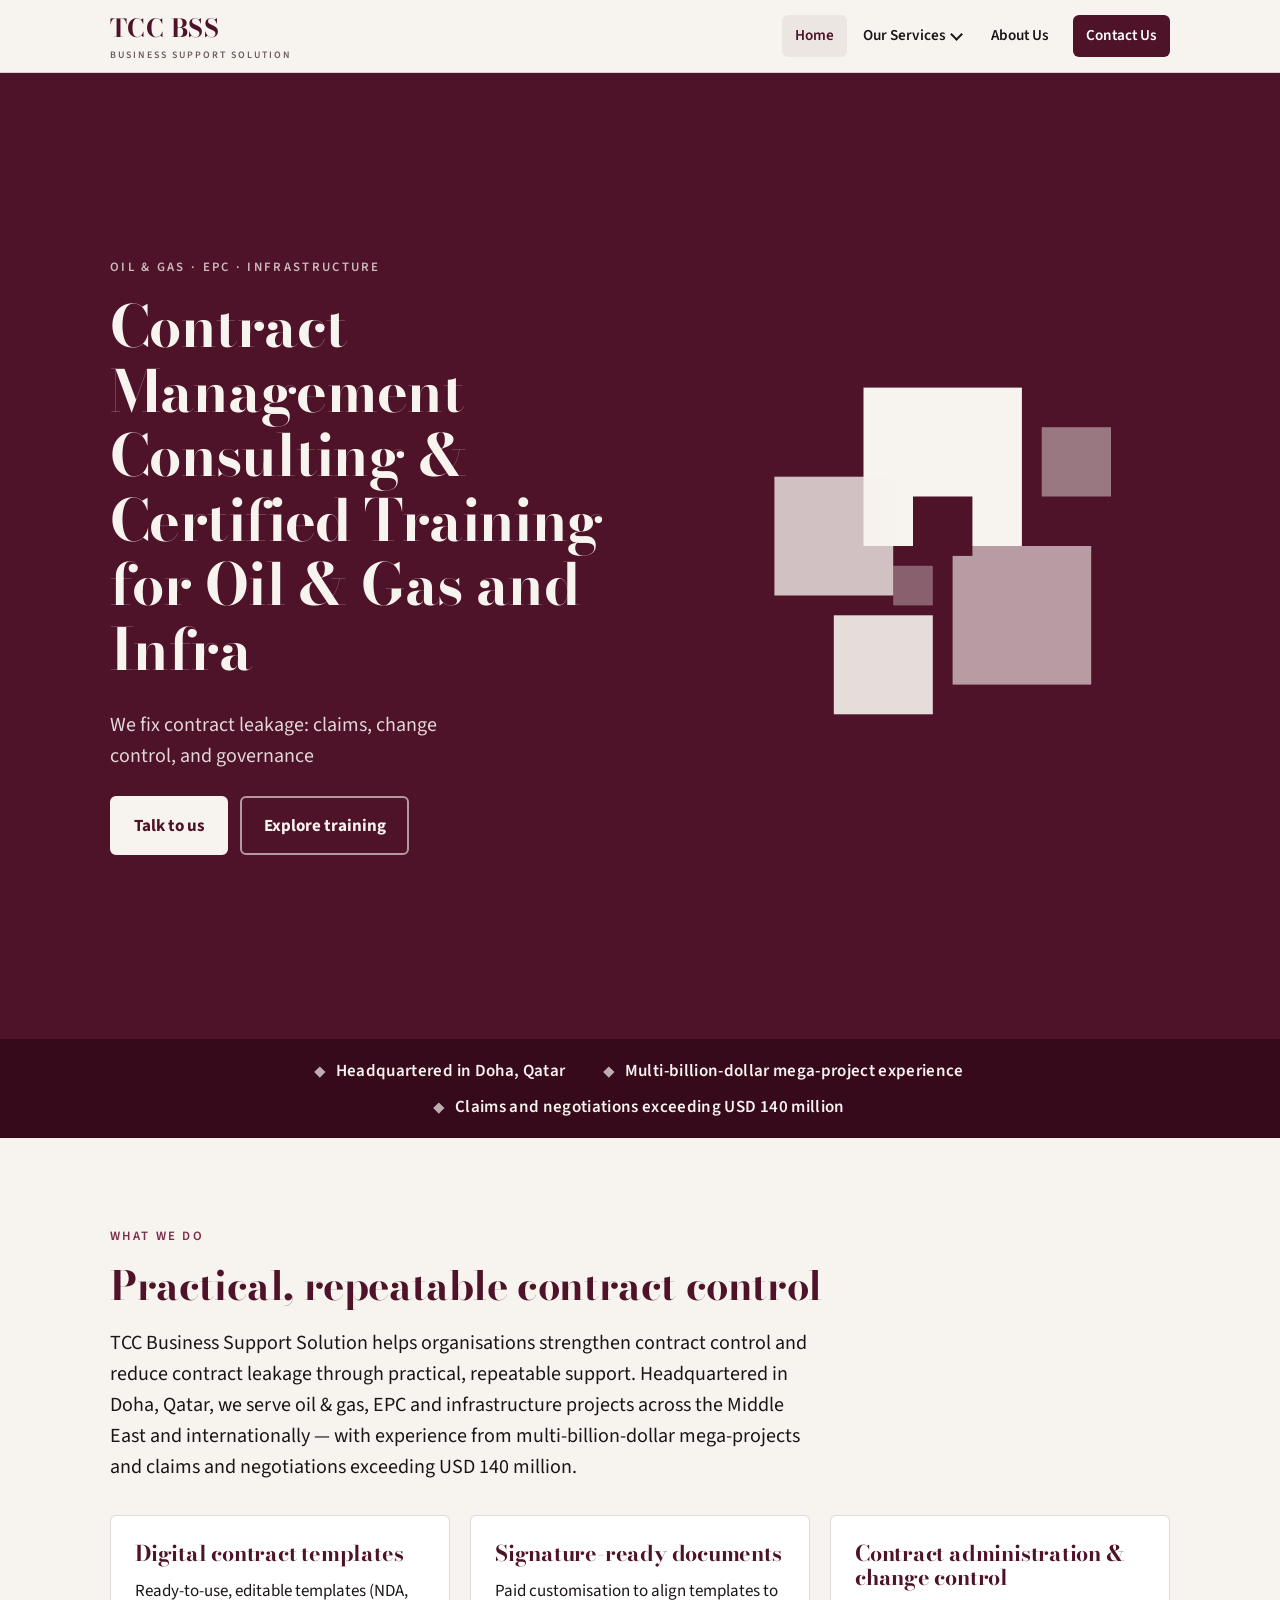
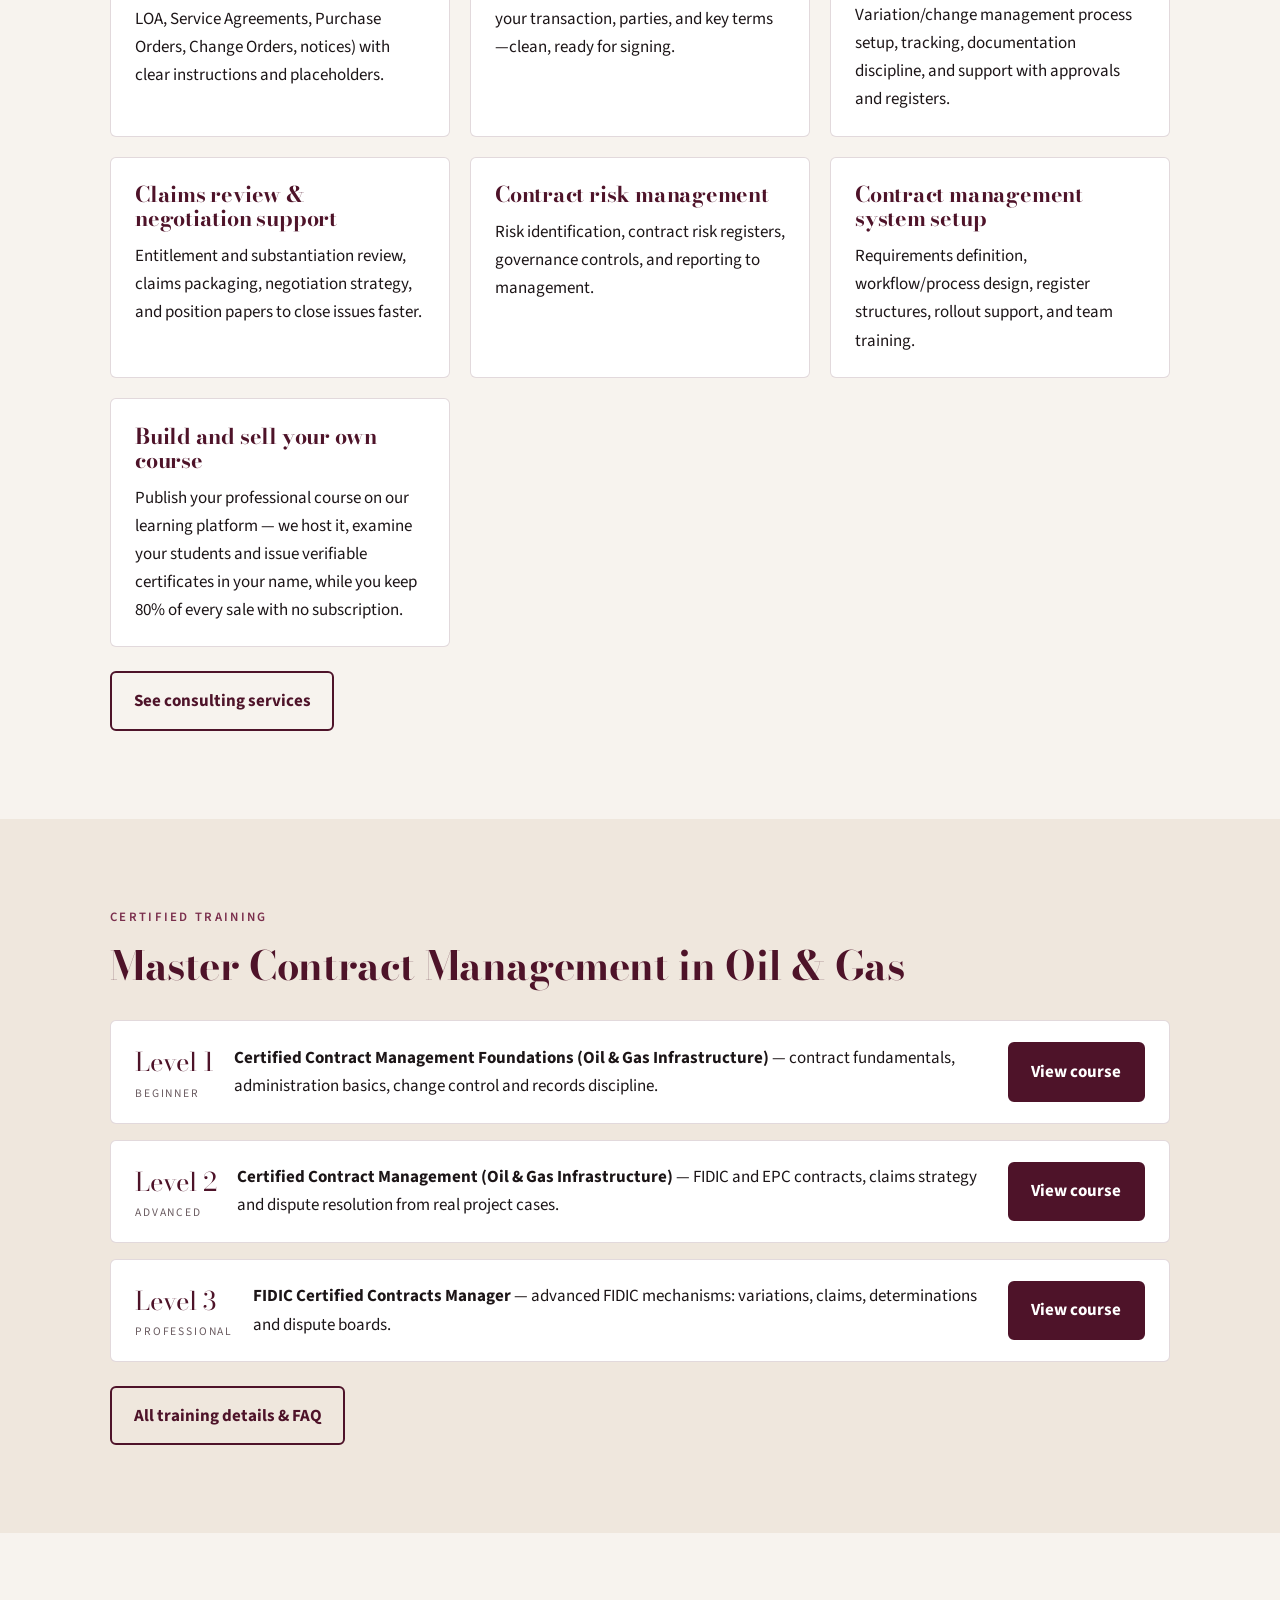
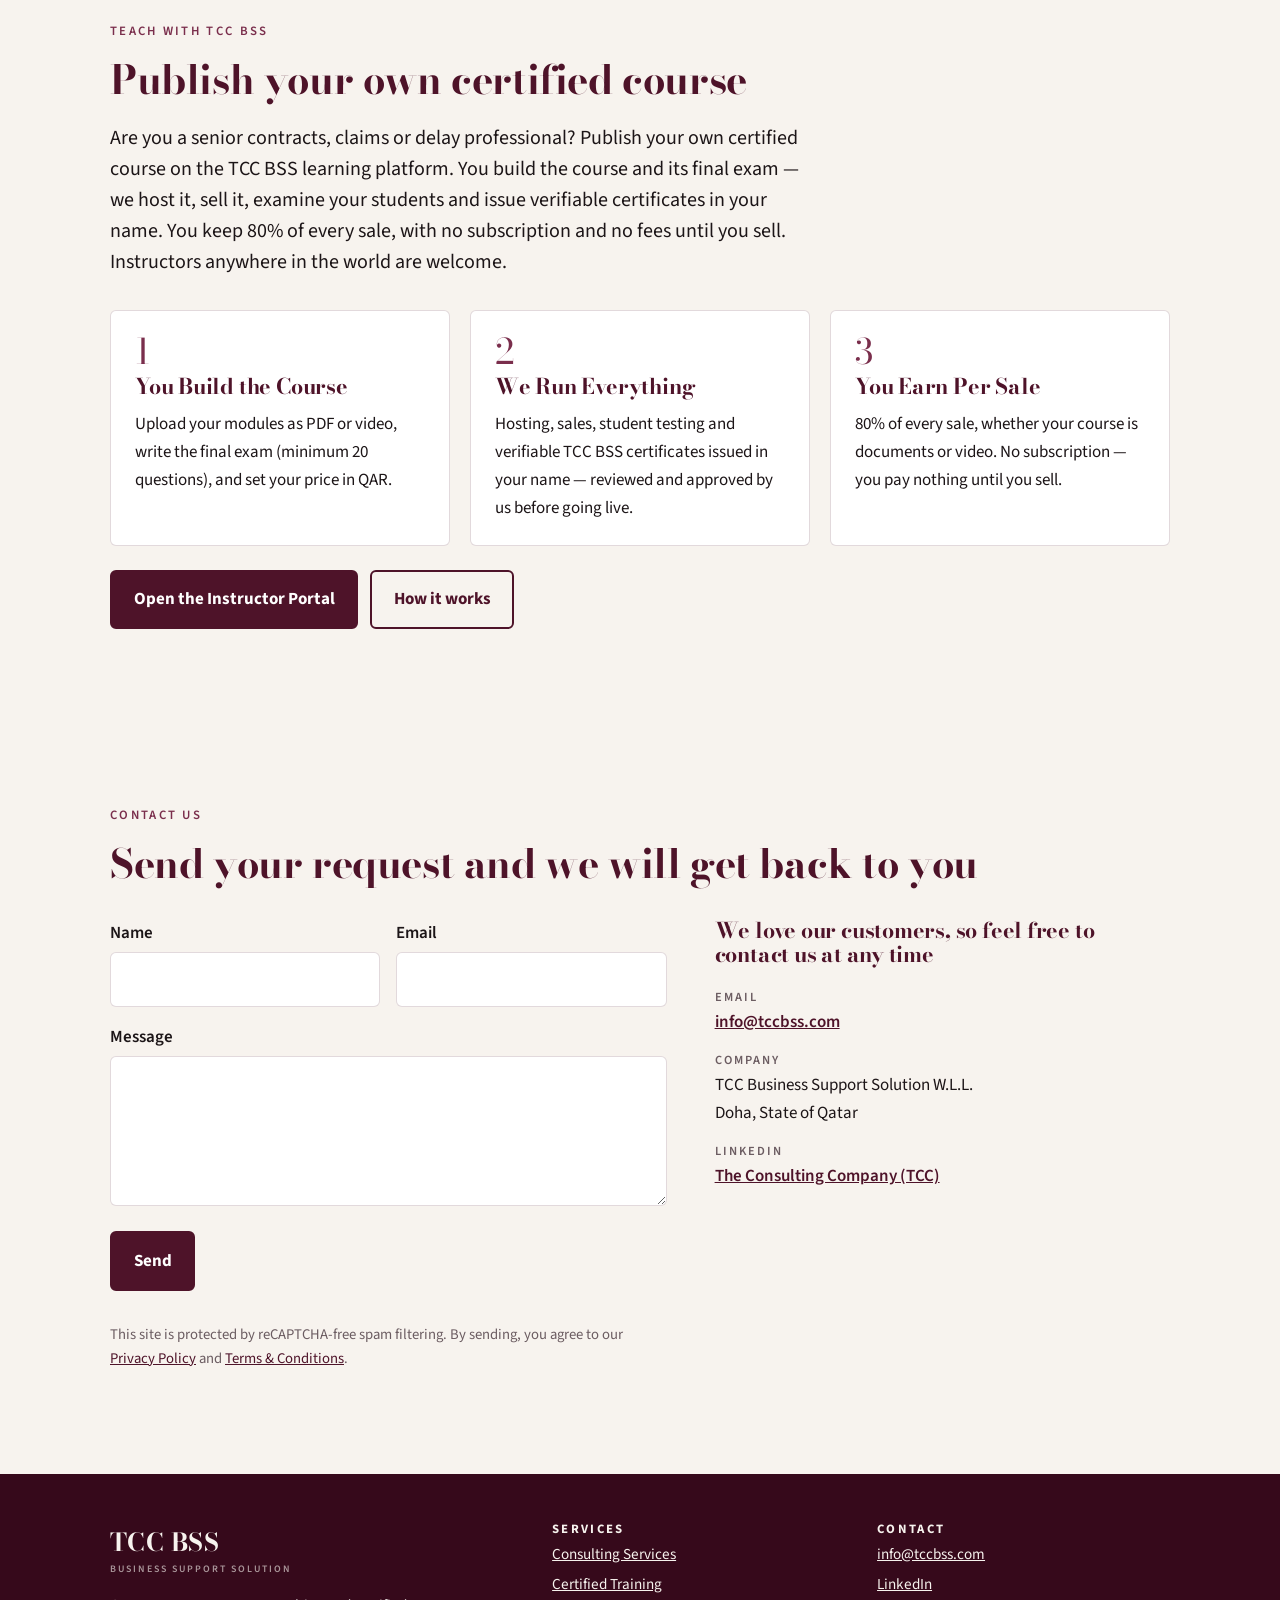
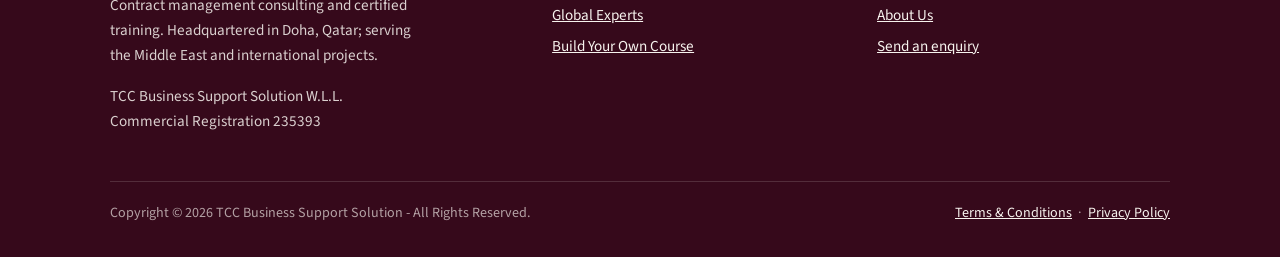
==== index.html @ 92c19c92 "tccbss.com static site: initial build" ====
<!DOCTYPE html>
<html lang="en">
<head>
<meta charset="utf-8">
<meta name="viewport" content="width=device-width, initial-scale=1">
<title>Contract Management Consulting &amp; Training | TCC Business Support Solution</title>
<meta name="description" content="Doha-based contract management consulting and training for oil &amp; gas, EPC and infrastructure. We fix contract leakage: claims, change control, governance.">
<link rel="canonical" href="https://tccbss.com/">
<meta property="og:type" content="website"><meta property="og:site_name" content="TCC Business Support Solution">
<meta property="og:title" content="Contract Management Consulting &amp; Training | TCC Business Support Solution"><meta property="og:description" content="Doha-based contract management consulting and training for oil &amp; gas, EPC and infrastructure. We fix contract leakage: claims, change control, governance."><meta property="og:url" content="https://tccbss.com/">
<meta name="twitter:card" content="summary">
<link rel="icon" href="/assets/favicon.svg" type="image/svg+xml">
<link rel="preconnect" href="https://fonts.googleapis.com"><link rel="preconnect" href="https://fonts.gstatic.com" crossorigin>
<link href="https://fonts.googleapis.com/css2?family=Bodoni+Moda:wght@700&family=Source+Sans+3:ital,wght@0,400;0,600;0,700;1,400&display=swap" rel="stylesheet">
<link rel="stylesheet" href="/assets/style.css">
<script type="application/ld+json">{"@context": "https://schema.org", "@graph": [{"@type": "ProfessionalService", "@id": "https://tccbss.com/#organization", "name": "TCC Business Support Solution", "alternateName": "TCC BSS", "legalName": "TCC Business Support Solution W.L.L.", "url": "https://tccbss.com/", "email": "info@tccbss.com", "logo": "https://tccbss.com/assets/favicon.svg", "description": "Doha-based contract management consulting and certified training for oil & gas, EPC and infrastructure. We fix contract leakage: claims, change control, and governance.", "address": {"@type": "PostalAddress", "addressLocality": "Doha", "addressCountry": "QA"}, "areaServed": ["Qatar", "Middle East", "GCC", "North Africa", "South Asia", "International"], "identifier": {"@type": "PropertyValue", "propertyID": "Commercial Registration", "value": "235393"}, "sameAs": ["https://www.linkedin.com/company/the-consulting-company-tcc"], "knowsAbout": ["Contract management", "Claims management", "Change control", "FIDIC contracts", "Contract risk management", "EPC contracts"]}, {"@type": "WebSite", "url": "https://tccbss.com/", "name": "TCC Business Support Solution", "publisher": {"@id": "https://tccbss.com/#organization"}}]}</script>
</head>
<body>
<a class="skip" href="#main">Skip to content</a>
<header class="site-header"><div class="wrap">
  <a class="brand" href="/">TCC BSS<small>Business Support Solution</small></a>
  <button class="menu-btn" aria-expanded="false" aria-controls="nav">Menu <span class="chev"></span></button>
  <ul class="nav" id="nav">
    <li><a href="/" aria-current="page">Home</a></li>
    <li class="has-sub"><button aria-expanded="false" aria-haspopup="true">Our Services <span class="chev"></span></button>
      <ul class="sub">
        <li><a href="/consulting-services">Consulting Services</a></li>
        <li><a href="/certified-training">Certified Training</a></li>
        <li><a href="/global-experts">Global Experts</a></li>
        <li><a href="/build-your-own-course">Build Your Own Course</a></li>
      </ul></li>
    <li><a href="/about-us">About Us</a></li>
    <li><a class="cta" href="/#contact">Contact Us</a></li>
  </ul>
</div></header>
<main id="main">
<section class="hero"><div class="wrap"><div>
  <p class="kicker">Oil &amp; Gas · EPC · Infrastructure</p><h1>Contract Management Consulting &amp; Certified Training for Oil &amp; Gas and Infra</h1><p class="lead">We fix contract leakage: claims, change control, and governance</p>
  <div class="actions"><a class="btn" href="#contact">Talk to us</a><a class="btn ghost" href="/certified-training">Explore training</a></div></div><svg class="motif" viewBox="0 0 460 420" role="img" aria-label="Abstract composition of blocks fitting together, representing contract pieces under control">
<rect x="150" y="40" width="160" height="160" fill="#F7F3EE"/><rect x="60" y="130" width="120" height="120" fill="#F7F3EE" opacity=".78"/>
<rect x="240" y="200" width="140" height="140" fill="#F7F3EE" opacity=".62"/><rect x="120" y="270" width="100" height="100" fill="#F7F3EE" opacity=".9"/>
<rect x="330" y="80" width="70" height="70" fill="#F7F3EE" opacity=".45"/><rect x="200" y="150" width="60" height="60" fill="#4E1329"/>
<rect x="180" y="220" width="40" height="40" fill="#F7F3EE" opacity=".35"/></svg></div></section>
<div class="band"><div class="wrap"><ul><li>Headquartered in Doha, Qatar</li><li>Multi-billion-dollar mega-project experience</li><li>Claims and negotiations exceeding USD 140 million</li></ul></div></div>
<section><div class="wrap"><p class="kicker">What we do</p><h2>Practical, repeatable contract control</h2>
<p class="intro lead">TCC Business Support Solution helps organisations strengthen contract control and reduce contract leakage through practical, repeatable support. Headquartered in Doha, Qatar, we serve oil &amp; gas, EPC and infrastructure projects across the Middle East and internationally — with experience from multi-billion-dollar mega-projects and claims and negotiations exceeding USD 140 million.</p>
<div class="grid"><article class="card"><h3>Digital contract templates</h3><p>Ready-to-use, editable templates (NDA, LOA, Service Agreements, Purchase Orders, Change Orders, notices) with clear instructions and placeholders.</p></article><article class="card"><h3>Signature-ready documents</h3><p>Paid customisation to align templates to your transaction, parties, and key terms—clean, ready for signing.</p></article><article class="card"><h3>Contract administration &amp; change control</h3><p>Variation/change management process setup, tracking, documentation discipline, and support with approvals and registers.</p></article><article class="card"><h3>Claims review &amp; negotiation support</h3><p>Entitlement and substantiation review, claims packaging, negotiation strategy, and position papers to close issues faster.</p></article><article class="card"><h3>Contract risk management</h3><p>Risk identification, contract risk registers, governance controls, and reporting to management.</p></article><article class="card"><h3>Contract management system setup</h3><p>Requirements definition, workflow/process design, register structures, rollout support, and team training.</p></article><article class="card"><h3>Build and sell your own course</h3><p>Publish your professional course on our learning platform — we host it, examine your students and issue verifiable certificates in your name, while you keep 80% of every sale with no subscription.</p></article></div><div class="actions"><a class="btn ghost" href="/consulting-services">See consulting services</a></div></div></section>
<section class="alt"><div class="wrap"><p class="kicker">Certified Training</p><h2>Master Contract Management in Oil &amp; Gas</h2>
<div class="levels">
<div class="level"><div class="tag">Level 1<small>Beginner</small></div><p><strong>Certified Contract Management Foundations (Oil &amp; Gas Infrastructure)</strong> — contract fundamentals, administration basics, change control and records discipline.</p><a class="btn" href="https://nas.io/evgeniyas-business-1/courses/level-1-beginners-certified-contract-management-fo-1" rel="noopener" target="_blank">View course</a></div>
<div class="level"><div class="tag">Level 2<small>Advanced</small></div><p><strong>Certified Contract Management (Oil &amp; Gas Infrastructure)</strong> — FIDIC and EPC contracts, claims strategy and dispute resolution from real project cases.</p><a class="btn" href="https://nas.io/evgeniyas-business-1/courses/level-2-advanced-certified-contract-management-oil" rel="noopener" target="_blank">View course</a></div>
<div class="level"><div class="tag">Level 3<small>Professional</small></div><p><strong>FIDIC Certified Contracts Manager</strong> — advanced FIDIC mechanisms: variations, claims, determinations and dispute boards.</p><a class="btn" href="https://nas.io/evgeniyas-business-1/courses/fccm-exam-preparation-course" rel="noopener" target="_blank">View course</a></div>
</div><div class="actions"><a class="btn ghost" href="/certified-training">All training details &amp; FAQ</a></div></div></section>
<section><div class="wrap"><p class="kicker">Teach with TCC BSS</p><h2>Publish your own certified course</h2>
<p class="intro lead">Are you a senior contracts, claims or delay professional? Publish your own certified course on the TCC BSS learning platform. You build the course and its final exam — we host it, sell it, examine your students and issue verifiable certificates in your name. You keep 80% of every sale, with no subscription and no fees until you sell. Instructors anywhere in the world are welcome.</p>
<div class="steps">
<article class="card"><div class="num">1</div><h3>You Build the Course</h3><p>Upload your modules as PDF or video, write the final exam (minimum 20 questions), and set your price in QAR.</p></article>
<article class="card"><div class="num">2</div><h3>We Run Everything</h3><p>Hosting, sales, student testing and verifiable TCC BSS certificates issued in your name — reviewed and approved by us before going live.</p></article>
<article class="card"><div class="num">3</div><h3>You Earn Per Sale</h3><p>80% of every sale, whether your course is documents or video. No subscription — you pay nothing until you sell.</p></article>
</div><div class="actions"><a class="btn" href="https://tccbss-learn.azurewebsites.net/teach" rel="noopener" target="_blank">Open the Instructor Portal</a><a class="btn ghost" href="/build-your-own-course">How it works</a></div></div></section>
<section id="contact"><div class="wrap"><p class="kicker">Contact Us</p><h2>Send your request and we will get back to you</h2>
<div class="contact">
<form class="f" data-endpoint="" method="POST" action="mailto:info@tccbss.com" novalidate>
  <div class="row"><div><label for="name">Name</label><input id="name" name="name" type="text" autocomplete="name" required></div>
  <div><label for="email">Email</label><input id="email" name="email" type="email" autocomplete="email" required></div></div>
  <div><label for="message">Message</label><textarea id="message" name="message" required></textarea></div>
  <p class="hp" aria-hidden="true"><label>Leave this field empty <input type="text" name="_gotcha" tabindex="-1" autocomplete="off"></label></p>
  <div><button class="btn" type="submit">Send</button></div>
  <p class="status" role="status" aria-live="polite"></p>
  <p class="note">This site is protected by reCAPTCHA-free spam filtering. By sending, you agree to our <a href="/privacy-policy">Privacy Policy</a> and <a href="/terms-%26-conditions">Terms &amp; Conditions</a>.</p>
</form>
<div class="info"><h3>We love our customers, so feel free to contact us at any time</h3>
  <dl><dt>Email</dt><dd><a href="mailto:info@tccbss.com">info@tccbss.com</a></dd><dt>Company</dt><dd>TCC Business Support Solution W.L.L.<br>Doha, State of Qatar</dd>
  <dt>LinkedIn</dt><dd><a href="https://www.linkedin.com/company/the-consulting-company-tcc" rel="noopener" target="_blank">The Consulting Company (TCC)</a></dd></dl></div>
</div></div></section>
</main>
<footer class="site-footer"><div class="wrap">
  <div class="cols">
    <div><a class="brand" href="/">TCC BSS<small>Business Support Solution</small></a>
      <p style="margin-top:1rem;max-width:40ch">Contract management consulting and certified training. Headquartered in Doha, Qatar; serving the Middle East and international projects.</p>
      <p>TCC Business Support Solution W.L.L.<br>Commercial Registration 235393</p></div>
    <div><h4>Services</h4><ul>
      <li><a href="/consulting-services">Consulting Services</a></li><li><a href="/certified-training">Certified Training</a></li>
      <li><a href="/global-experts">Global Experts</a></li><li><a href="/build-your-own-course">Build Your Own Course</a></li></ul></div>
    <div><h4>Contact</h4><ul>
      <li><a href="mailto:info@tccbss.com">info@tccbss.com</a></li><li><a href="https://www.linkedin.com/company/the-consulting-company-tcc" rel="noopener" target="_blank">LinkedIn</a></li>
      <li><a href="/about-us">About Us</a></li><li><a href="/#contact">Send an enquiry</a></li></ul></div>
  </div>
  <div class="legal"><span>Copyright © 2026 TCC Business Support Solution - All Rights Reserved.</span>
    <span><a href="/terms-%26-conditions">Terms &amp; Conditions</a> &nbsp;·&nbsp; <a href="/privacy-policy">Privacy Policy</a></span></div>
</div></footer>
<script src="/assets/site.js" defer></script>
</body>
</html>
---- assets/style.css ----
/* TCC BSS — brand: Qatar maroon, off-white, Didone serif */
:root{
  --maroon:#4E1329; --maroon-deep:#36091B; --maroon-soft:#7A2E4C;
  --off:#F7F3EE; --sand:#EFE7DD; --white:#FFFFFF;
  --ink:#1C1517; --muted:#6B5C61; --line:rgba(78,19,41,.16);
  --serif:"Didot","Bodoni Moda","Bodoni 72","Playfair Display",Georgia,serif;
  --sans:"Source Sans 3","Source Sans Pro","Helvetica Neue",Arial,sans-serif;
  --max:1140px; --radius:6px;
}
*{box-sizing:border-box} html{scroll-behavior:smooth;-webkit-text-size-adjust:100%}
body{margin:0;font-family:var(--sans);font-size:1.0625rem;line-height:1.65;color:var(--ink);background:var(--off)}
img,svg{max-width:100%;height:auto;display:block}
a{color:var(--maroon)} a:focus-visible,button:focus-visible,input:focus-visible,textarea:focus-visible,summary:focus-visible{outline:3px solid var(--maroon-soft);outline-offset:3px}
h1,h2,h3,h4{font-family:var(--serif);font-weight:700;line-height:1.12;margin:0 0 .5em;color:var(--maroon);letter-spacing:-.01em}
h1{font-size:clamp(2.1rem,4.6vw,3.6rem)} h2{font-size:clamp(1.7rem,3.2vw,2.5rem)} h3{font-size:1.35rem} h4{font-size:1.15rem;margin-bottom:.35em}
p{margin:0 0 1em} .lead{font-size:1.25rem;line-height:1.55}
.kicker{font-family:var(--sans);font-size:.8rem;letter-spacing:.18em;text-transform:uppercase;color:var(--maroon-soft);font-weight:600;margin:0 0 1rem}
.wrap{max-width:var(--max);margin:0 auto;padding:0 clamp(1rem,4vw,2.5rem)}
.skip{position:absolute;left:-999px;top:0;background:var(--maroon);color:#fff;padding:.6rem 1rem;z-index:100}.skip:focus{left:1rem;top:1rem}

/* header */
.site-header{position:sticky;top:0;z-index:50;background:rgba(247,243,238,.94);backdrop-filter:blur(10px);border-bottom:1px solid var(--line)}
.site-header .wrap{display:flex;align-items:center;justify-content:space-between;min-height:72px;gap:1rem}
.brand{font-family:var(--serif);font-size:1.55rem;font-weight:700;color:var(--maroon);text-decoration:none;letter-spacing:.02em;white-space:nowrap}
.brand small{display:block;font-family:var(--sans);font-size:.62rem;letter-spacing:.2em;text-transform:uppercase;color:var(--muted);font-weight:600;margin-top:-2px}
.nav{display:flex;align-items:center;gap:.25rem;list-style:none;margin:0;padding:0}
.nav a,.nav button{font:inherit;font-size:.95rem;font-weight:600;color:var(--ink);text-decoration:none;padding:.55rem .8rem;border-radius:var(--radius);background:none;border:0;cursor:pointer;display:inline-flex;align-items:center;gap:.35rem}
.nav a:hover,.nav button:hover,.nav a[aria-current=page]{color:var(--maroon);background:rgba(78,19,41,.06)}
.nav .cta{background:var(--maroon);color:#fff;margin-left:.5rem}.nav .cta:hover{background:var(--maroon-deep);color:#fff}
.has-sub{position:relative}
.sub{position:absolute;top:100%;left:0;min-width:250px;background:var(--white);border:1px solid var(--line);border-radius:var(--radius);box-shadow:0 14px 34px rgba(28,21,23,.12);padding:.4rem;list-style:none;margin:.3rem 0 0;display:none}
.has-sub.open .sub,.has-sub:focus-within .sub{display:block}
.sub a{display:block;padding:.6rem .8rem}
.chev{width:.6em;height:.6em;border-right:2px solid currentColor;border-bottom:2px solid currentColor;transform:rotate(45deg);margin-top:-.25em}
.menu-btn{display:none;font:inherit;background:none;border:1px solid var(--line);border-radius:var(--radius);padding:.5rem .7rem;color:var(--maroon);cursor:pointer}
@media (max-width:880px){
  .menu-btn{display:inline-flex;align-items:center;gap:.5rem}
  .nav{display:none;position:absolute;left:0;right:0;top:100%;flex-direction:column;align-items:stretch;background:var(--off);border-bottom:1px solid var(--line);padding:.75rem clamp(1rem,4vw,2.5rem) 1.25rem}
  .nav.open{display:flex}
  .nav a,.nav button{width:100%;justify-content:space-between;padding:.75rem .5rem}
  .sub{position:static;box-shadow:none;border:0;background:transparent;padding:0 0 0 1rem;margin:0}
  .nav .cta{margin:.5rem 0 0;justify-content:center}
}

/* hero */
.hero{background:var(--maroon);color:var(--off);position:relative;overflow:hidden}
.hero .wrap{display:grid;grid-template-columns:1.1fr .9fr;gap:3rem;align-items:center;padding-top:clamp(3rem,8vw,6rem);padding-bottom:clamp(3rem,8vw,6rem)}
.hero h1,.hero .kicker{color:var(--off)} .hero .kicker{color:rgba(247,243,238,.75)}
.hero .lead{color:rgba(247,243,238,.88);max-width:34ch}
.hero.compact .wrap{grid-template-columns:1fr;max-width:calc(var(--max) - 160px)}
.hero.compact .lead{max-width:62ch}
.btn{display:inline-flex;align-items:center;gap:.5rem;font:inherit;font-weight:700;padding:.85rem 1.35rem;border-radius:var(--radius);text-decoration:none;border:2px solid var(--maroon);background:var(--maroon);color:#fff;cursor:pointer;transition:transform .15s,background .15s}
.btn:hover{background:var(--maroon-deep);border-color:var(--maroon-deep);transform:translateY(-1px)}
.btn.ghost{background:transparent;color:var(--maroon)} .btn.ghost:hover{background:rgba(78,19,41,.07)}
.hero .btn{background:var(--off);color:var(--maroon);border-color:var(--off)} .hero .btn:hover{background:#fff}
.hero .btn.ghost{background:transparent;color:var(--off);border-color:rgba(247,243,238,.6)} .hero .btn.ghost:hover{background:rgba(247,243,238,.1)}
.actions{display:flex;flex-wrap:wrap;gap:.75rem;margin-top:1.5rem}
.motif{width:100%;max-width:460px;margin:0 auto}
@media (max-width:880px){.hero .wrap{grid-template-columns:1fr}.motif{max-width:300px}}

/* bands & sections */
section{padding:clamp(3rem,7vw,5.5rem) 0}
.band{background:var(--maroon-deep);color:var(--off);padding:1.1rem 0}
.band ul{list-style:none;margin:0;padding:0;display:flex;flex-wrap:wrap;gap:.5rem 2.5rem;justify-content:center;font-weight:600;letter-spacing:.02em}
.band li::before{content:"";display:inline-block;width:.45em;height:.45em;background:var(--off);opacity:.7;margin-right:.7em;transform:rotate(45deg)}
.alt{background:var(--sand)}
.intro{max-width:70ch}
.grid{display:grid;gap:1.25rem;grid-template-columns:repeat(auto-fit,minmax(280px,1fr));margin-top:2rem}
.card{background:var(--white);border:1px solid var(--line);border-radius:var(--radius);padding:1.6rem 1.5rem 1.4rem;position:relative;transition:transform .15s,box-shadow .15s}
.card::before{content:"";position:absolute;left:0;right:0;top:0;height:4px;background:var(--maroon);border-radius:var(--radius) var(--radius) 0 0;opacity:0;transition:opacity .15s}
.card:hover{transform:translateY(-3px);box-shadow:0 16px 36px rgba(28,21,23,.09)} .card:hover::before{opacity:1}
.card h3,.card h4{color:var(--maroon)} .card p:last-child{margin:0}
.num{font-family:var(--serif);font-size:2.2rem;color:var(--maroon-soft);line-height:1;margin-bottom:.4rem}
.levels{display:grid;gap:1rem;margin-top:2rem}
.level{display:grid;grid-template-columns:auto 1fr auto;gap:1.25rem;align-items:center;background:var(--white);border:1px solid var(--line);border-radius:var(--radius);padding:1.25rem 1.5rem}
.level .tag{font-family:var(--serif);font-size:1.6rem;color:var(--maroon);white-space:nowrap}
.level .tag small{display:block;font-family:var(--sans);font-size:.72rem;letter-spacing:.16em;text-transform:uppercase;color:var(--muted)}
.level p{margin:0}
@media (max-width:700px){.level{grid-template-columns:1fr}.level .btn{width:100%;justify-content:center}}
.steps{counter-reset:s;display:grid;gap:1.25rem;grid-template-columns:repeat(auto-fit,minmax(240px,1fr));margin-top:2rem}
.steps .card{padding-top:1.4rem}
.faq details{background:var(--white);border:1px solid var(--line);border-radius:var(--radius);margin:0 0 .75rem;padding:0 1.25rem}
.faq summary{cursor:pointer;font-weight:700;padding:1rem 0;font-size:1.05rem;color:var(--maroon);list-style:none;display:flex;justify-content:space-between;gap:1rem}
.faq summary::-webkit-details-marker{display:none}
.faq summary::after{content:"+";font-family:var(--serif);font-size:1.5rem;line-height:1} .faq details[open] summary::after{content:"–"}
.faq details p{margin:0 0 1rem}
.cta-band{background:var(--maroon);color:var(--off);text-align:center}
.cta-band h2{color:var(--off)} .cta-band p{max-width:60ch;margin:0 auto 1.5rem;color:rgba(247,243,238,.85)}
.cta-band .btn{background:var(--off);color:var(--maroon);border-color:var(--off)}

/* contact */
.contact{display:grid;grid-template-columns:1.1fr .9fr;gap:3rem;align-items:start;margin-top:2rem}
@media (max-width:880px){.contact{grid-template-columns:1fr}}
form.f{display:grid;gap:1rem}
.f label{font-weight:600;display:block;margin-bottom:.3rem}
.f input,.f textarea{width:100%;font:inherit;padding:.8rem .9rem;border:1px solid var(--line);border-radius:var(--radius);background:var(--white);color:var(--ink)}
.f textarea{min-height:150px;resize:vertical}
.f .row{display:grid;gap:1rem;grid-template-columns:1fr 1fr}@media (max-width:600px){.f .row{grid-template-columns:1fr}}
.f .hp{position:absolute;left:-9999px}
.note{font-size:.92rem;color:var(--muted)}
.status{font-weight:600;margin:0}
.info h3{margin-top:0}
.info a{font-weight:600}
.info dl{margin:1.25rem 0 0} .info dt{font-size:.78rem;letter-spacing:.16em;text-transform:uppercase;color:var(--muted);font-weight:600} .info dd{margin:0 0 .9rem}

/* article (legal) */
.article{max-width:74ch} .article h2{font-size:1.35rem;margin-top:2rem}

/* footer */
.site-footer{background:var(--maroon-deep);color:rgba(247,243,238,.85);padding:3rem 0 2rem;font-size:.95rem}
.site-footer a{color:var(--off)}
.site-footer .cols{display:grid;gap:2rem;grid-template-columns:1.4fr 1fr 1fr}
@media (max-width:700px){.site-footer .cols{grid-template-columns:1fr}}
.site-footer .brand{color:var(--off)} .site-footer .brand small{color:rgba(247,243,238,.6)}
.site-footer ul{list-style:none;margin:0;padding:0} .site-footer li{margin:.35rem 0}
.site-footer h4{color:var(--off);font-family:var(--sans);font-size:.8rem;letter-spacing:.18em;text-transform:uppercase}
.legal{border-top:1px solid rgba(247,243,238,.15);margin-top:2rem;padding-top:1.25rem;display:flex;flex-wrap:wrap;gap:.5rem 1.5rem;justify-content:space-between;font-size:.88rem;color:rgba(247,243,238,.65)}
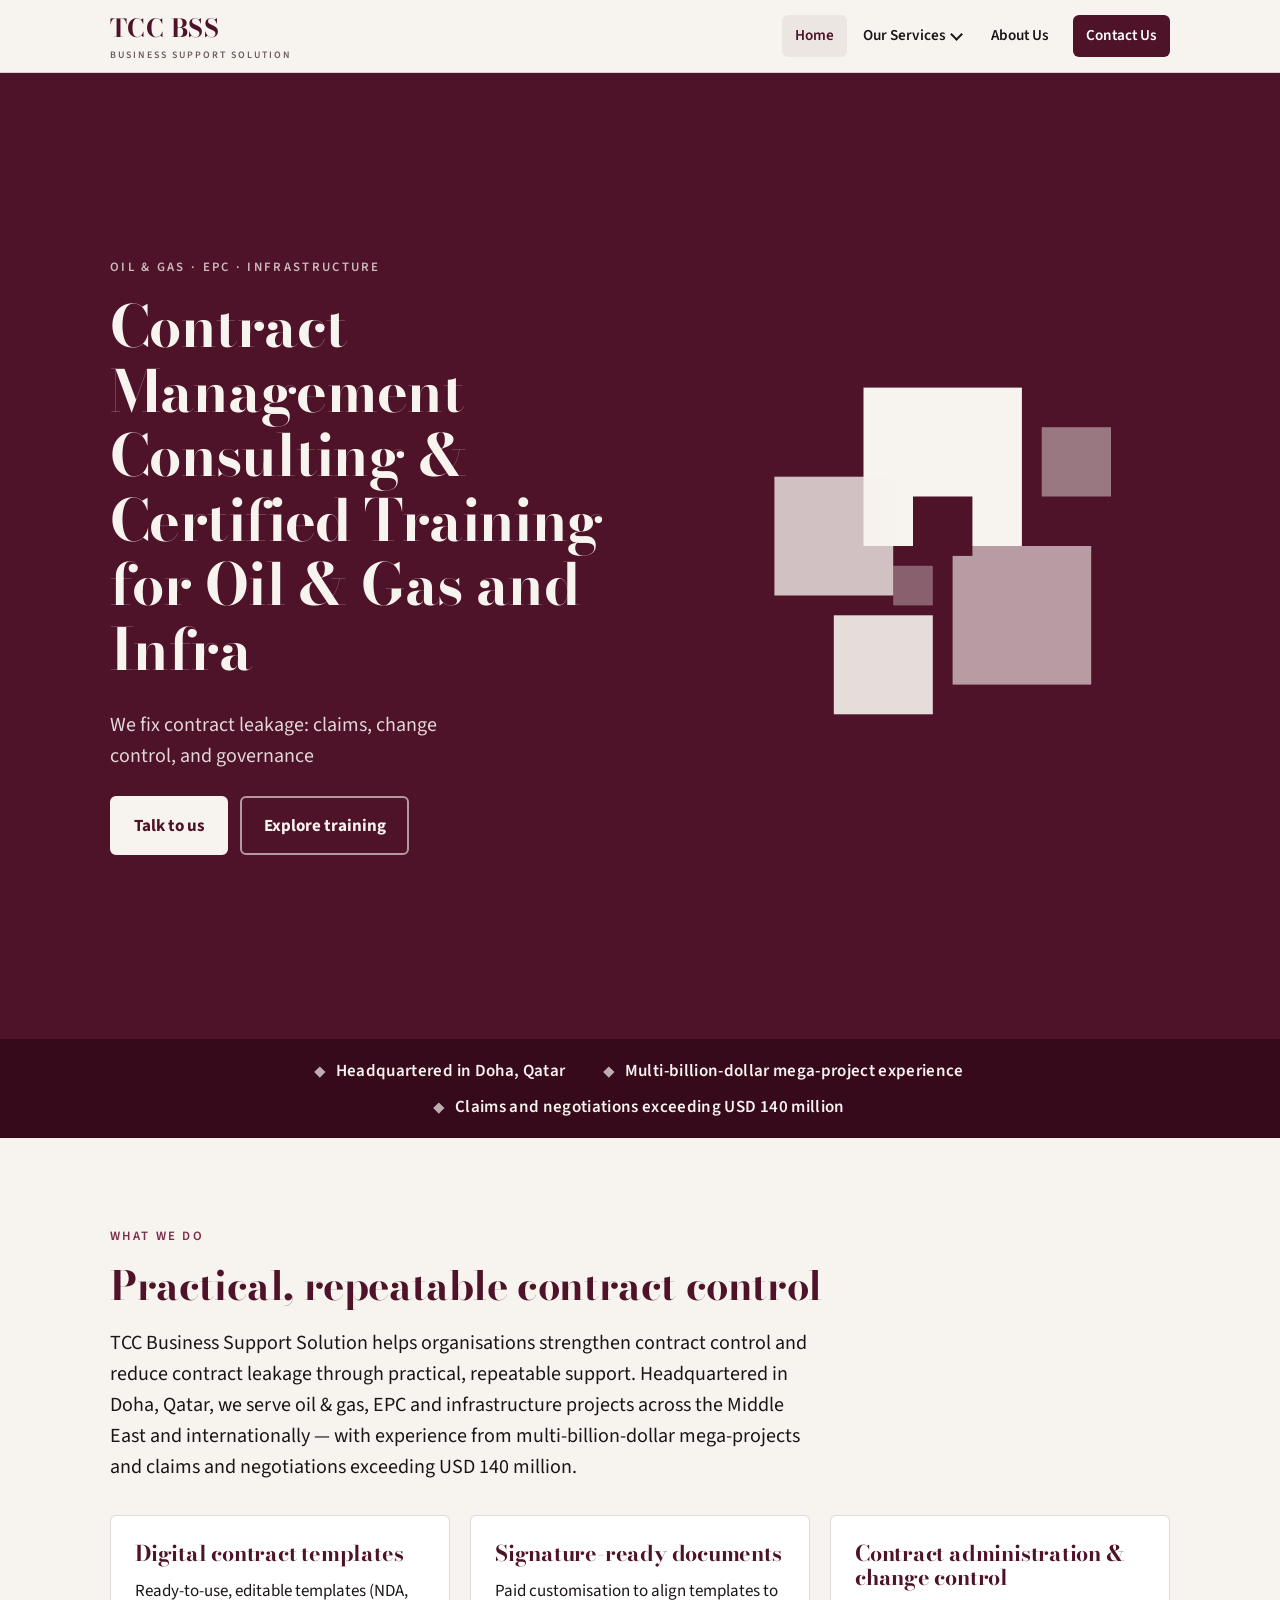
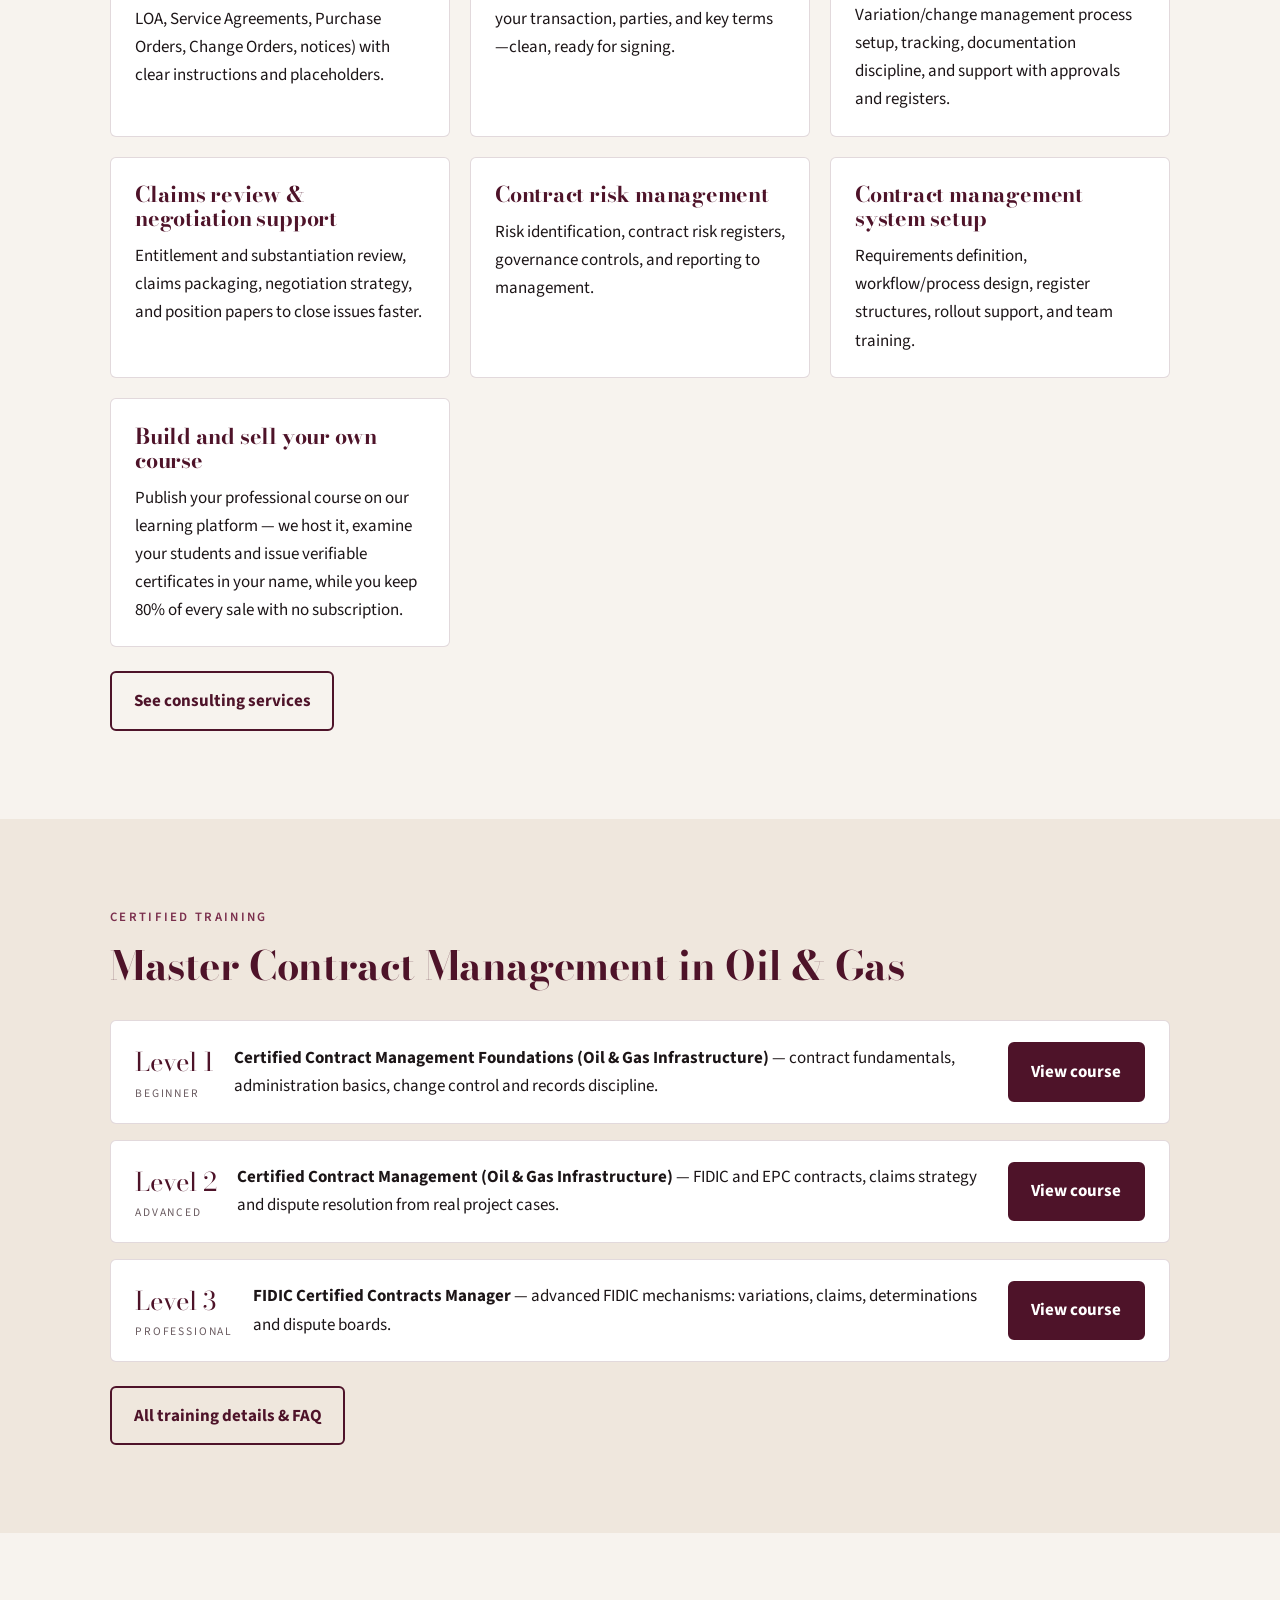
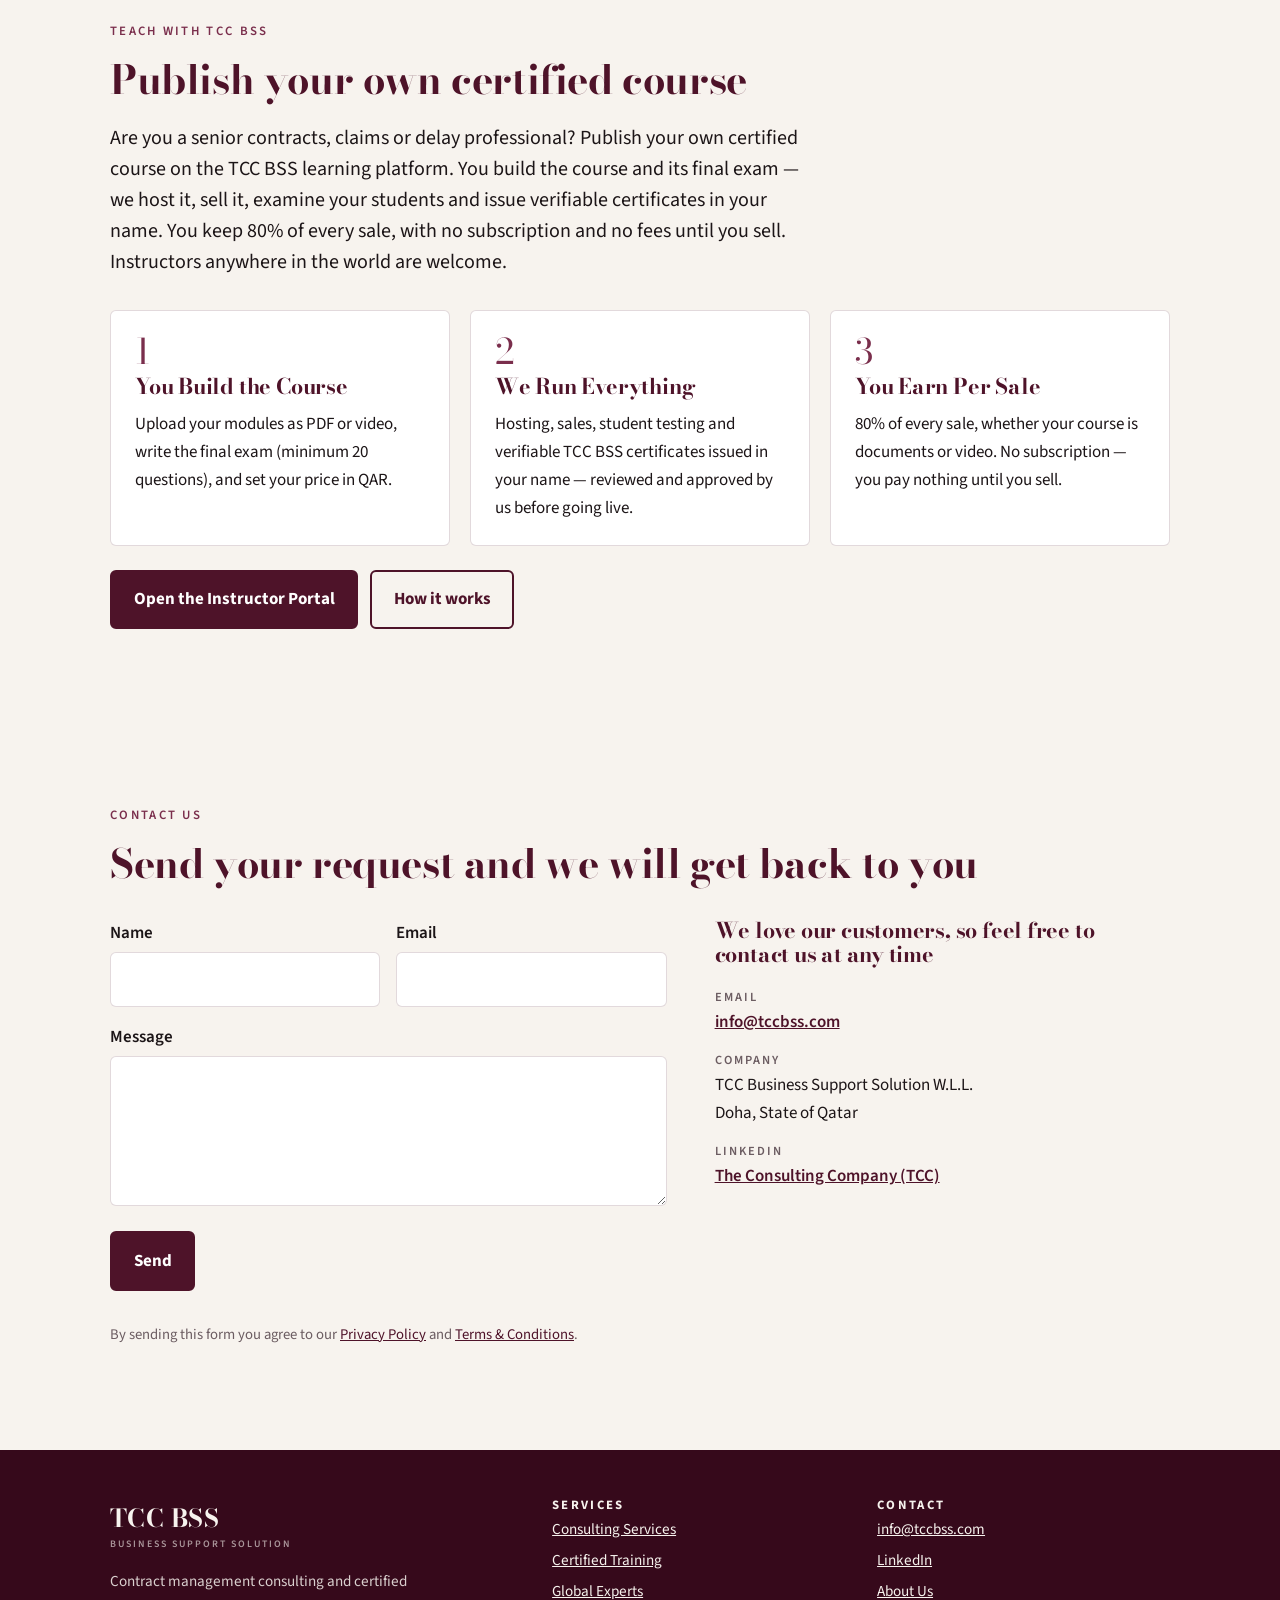
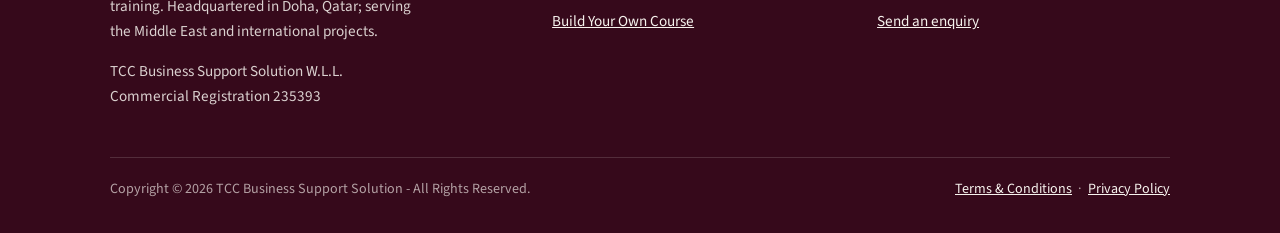
==== commit 7563d5ce: "Copy tweaks: form note, training heading wrap" ====
--- a/index.html
+++ b/index.html
@@ -67,7 +67,7 @@
   <p class="hp" aria-hidden="true"><label>Leave this field empty <input type="text" name="_gotcha" tabindex="-1" autocomplete="off"></label></p>
   <div><button class="btn" type="submit">Send</button></div>
   <p class="status" role="status" aria-live="polite"></p>
-  <p class="note">This site is protected by reCAPTCHA-free spam filtering. By sending, you agree to our <a href="/privacy-policy">Privacy Policy</a> and <a href="/terms-%26-conditions">Terms &amp; Conditions</a>.</p>
+  <p class="note">By sending this form you agree to our <a href="/privacy-policy">Privacy Policy</a> and <a href="/terms-%26-conditions">Terms &amp; Conditions</a>.</p>
 </form>
 <div class="info"><h3>We love our customers, so feel free to contact us at any time</h3>
   <dl><dt>Email</dt><dd><a href="mailto:info@tccbss.com">info@tccbss.com</a></dd><dt>Company</dt><dd>TCC Business Support Solution W.L.L.<br>Doha, State of Qatar</dd>
